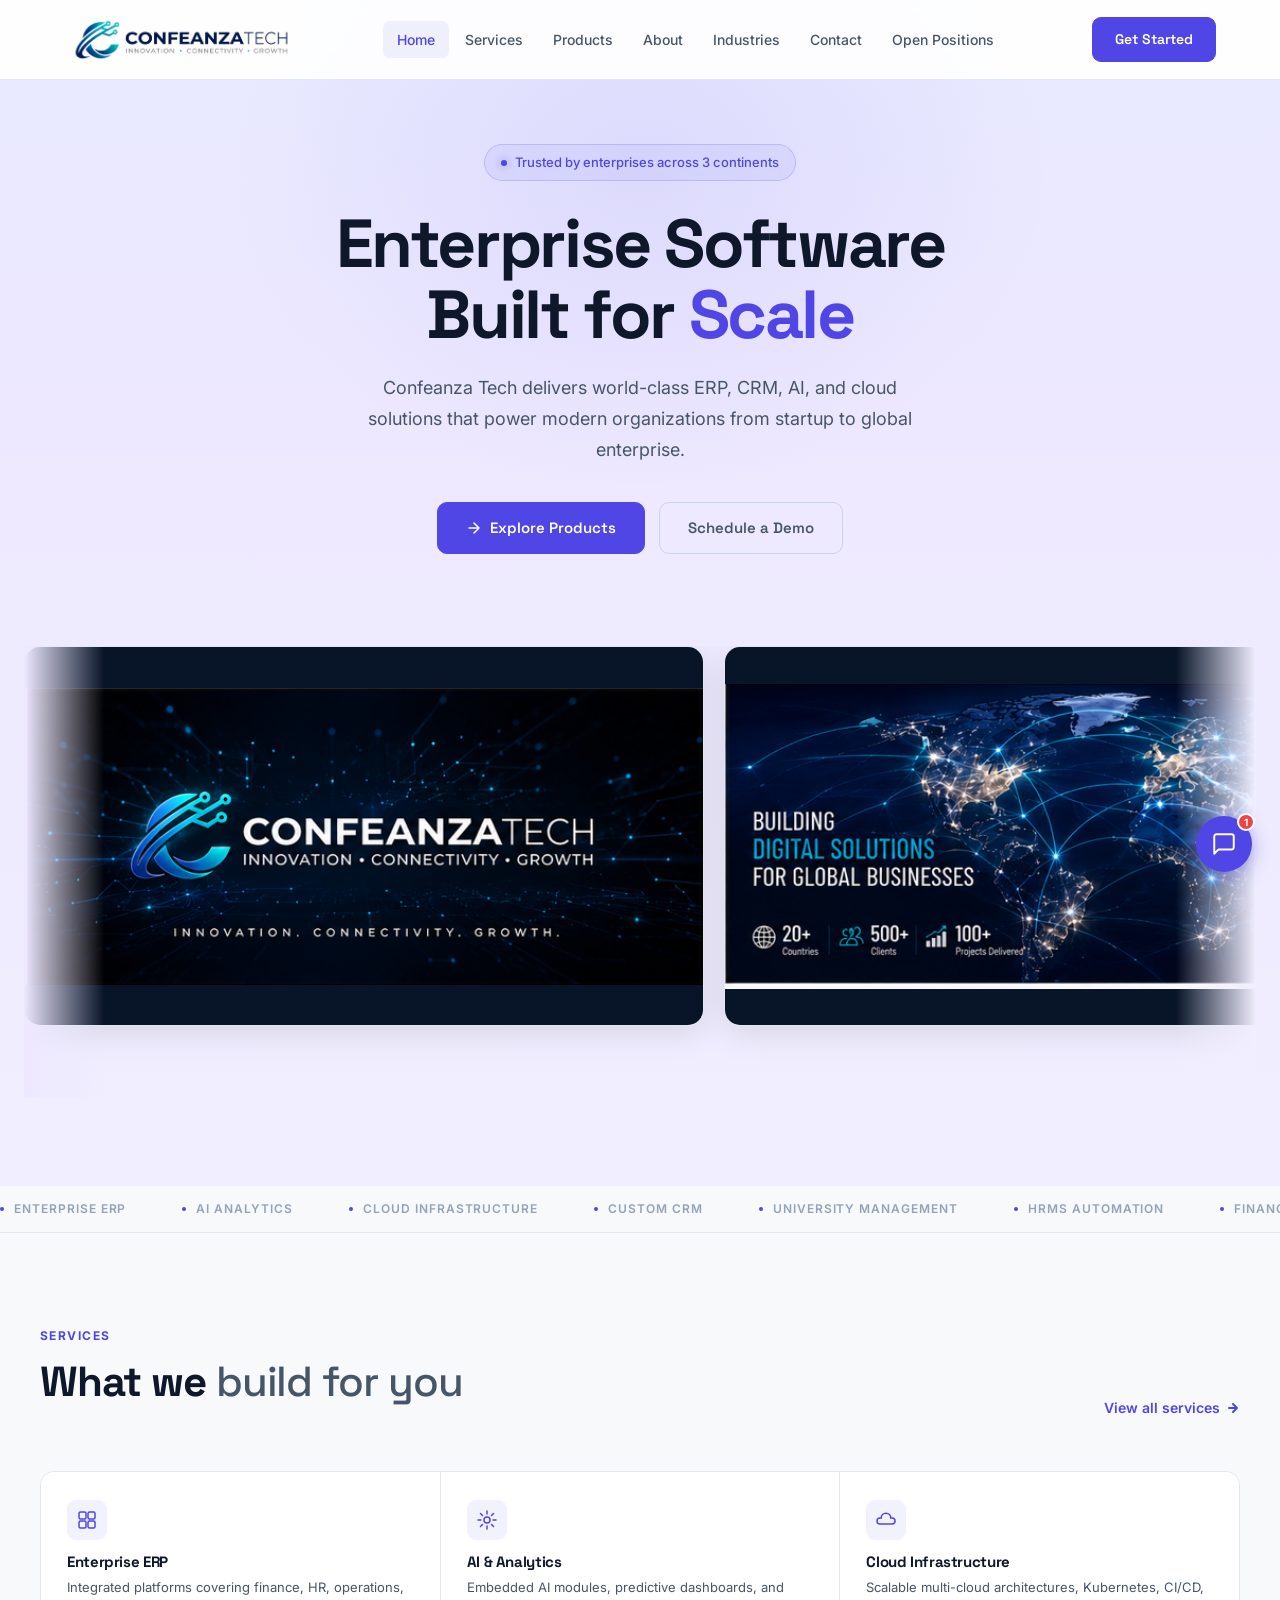
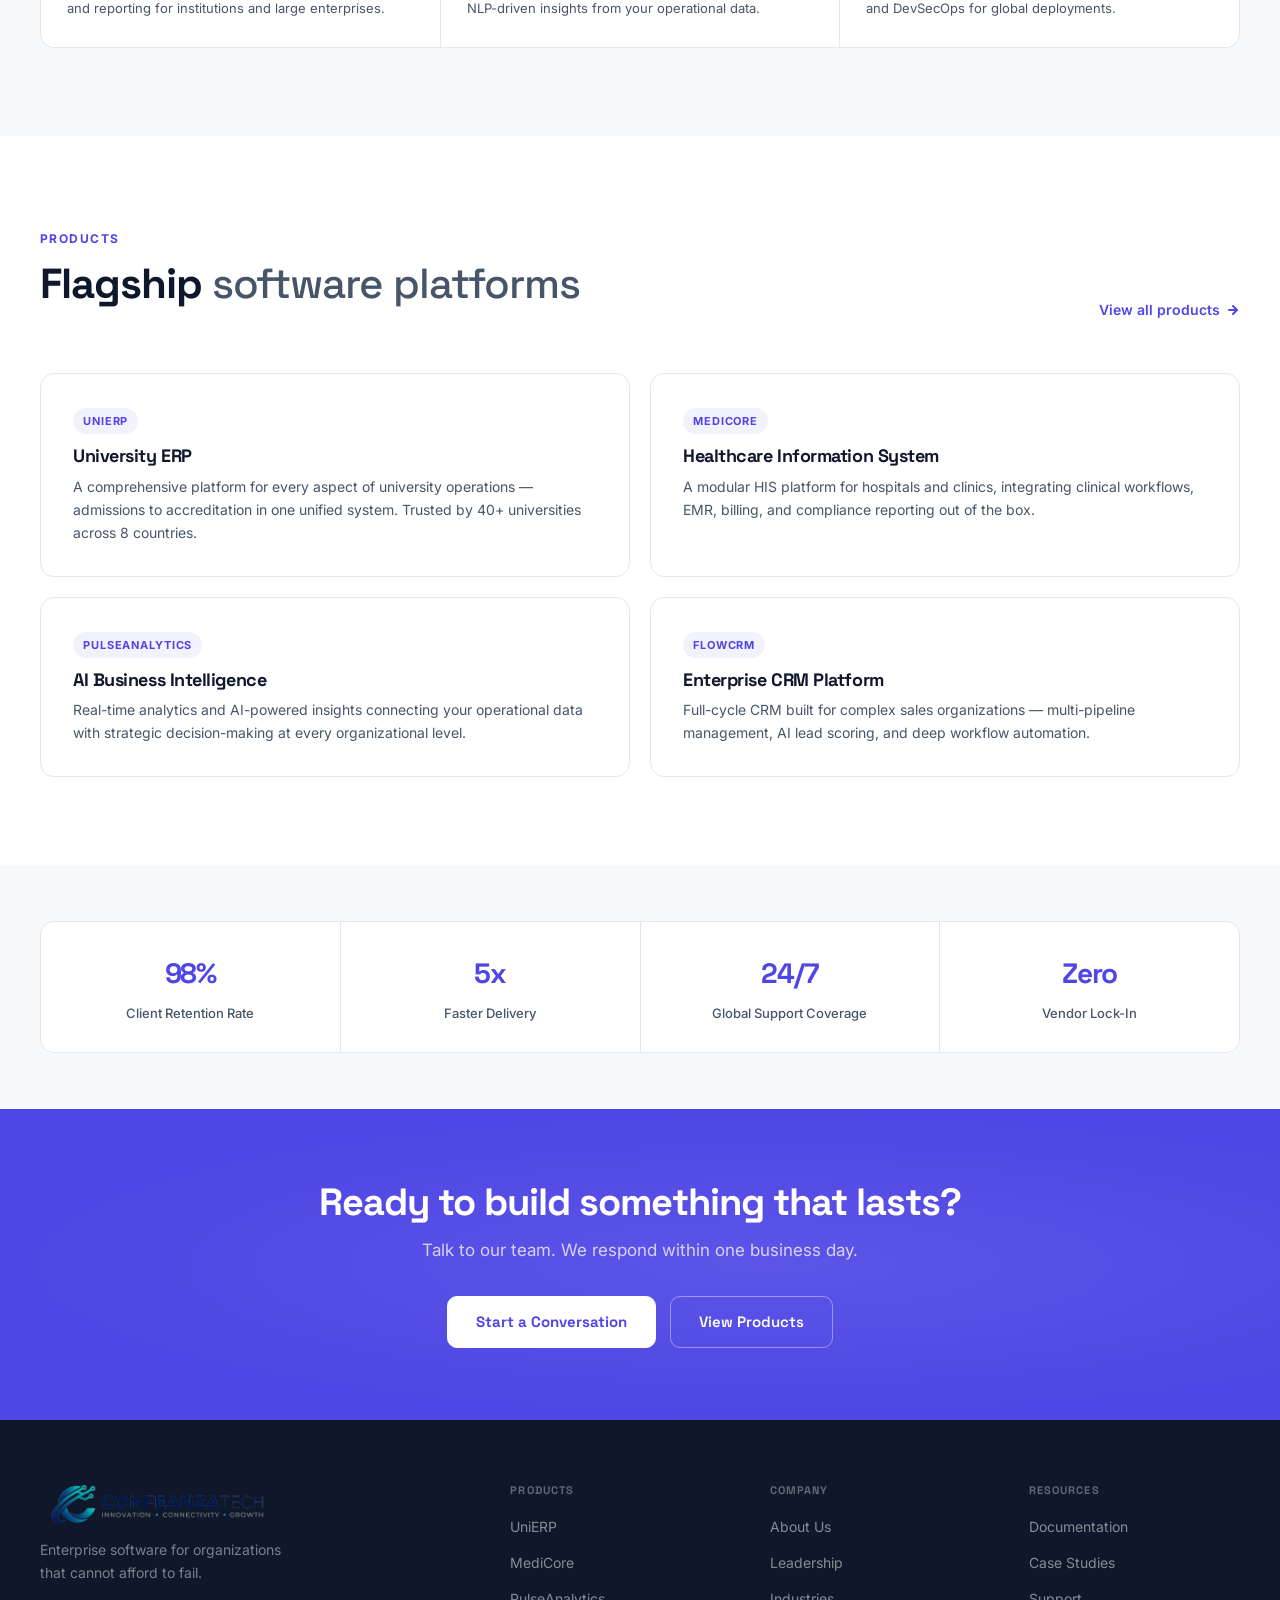
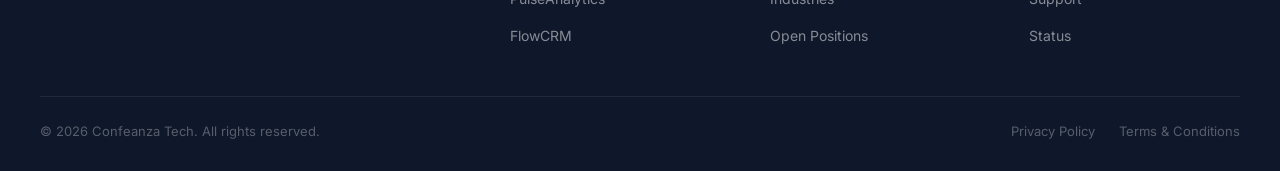
==== CoTech/index.html @ af286e92 "Add files via upload" ====
<!DOCTYPE html>
<html lang="en">
<head>
<meta charset="UTF-8">
<meta name="viewport" content="width=device-width, initial-scale=1.0">
<title>Confeanza Tech — Global Software Solutions</title>
<meta name="description" content="Confeanza Tech delivers enterprise ERP, CRM, AI, and cloud software for global organizations.">
<link rel="preconnect" href="https://fonts.googleapis.com">
<link rel="preconnect" href="https://fonts.gstatic.com" crossorigin>
<link href="https://fonts.googleapis.com/css2?family=Space+Grotesk:wght@400;500;600;700&family=Inter:wght@300;400;500;600&display=swap" rel="stylesheet">
<link rel="stylesheet" href="style.css">
<style>
/* ---- HERO ---- */
.hero{min-height:100vh;display:flex;flex-direction:column;align-items:center;padding-top:var(--nav-h);background:linear-gradient(180deg,#e8eaff 0%,#ede8ff 35%,#f0eeff 100%);position:relative;overflow:hidden}
.hero::before{content:'';position:absolute;top:-180px;left:50%;transform:translateX(-50%);width:900px;height:700px;background:radial-gradient(ellipse,rgba(79,70,229,0.09) 0%,transparent 65%);pointer-events:none}
.hero::after{content:'';position:absolute;inset:0;background-image:url(“data:image/svg+xml,%3Csvg width='40' height='40' viewBox='0 0 40 40' xmlns='http://www.w3.org/2000/svg'%3E%3Ccircle cx='2' cy='2' r='1.3' fill='%234f46e5' fill-opacity='0.055'/%3E%3C/svg%3E”);background-size:40px 40px;pointer-events:none}
/* Content block */
.hero-content{max-width:860px;width:100%;padding:64px 24px 44px;text-align:center;display:flex;flex-direction:column;align-items:center;position:relative;z-index:1}
.hero-badge{display:inline-flex;align-items:center;gap:8px;padding:7px 16px;border:1px solid rgba(79,70,229,0.2);border-radius:100px;font-size:13px;font-weight:500;color:var(--accent);margin-bottom:28px;background:rgba(79,70,229,0.06);backdrop-filter:blur(8px)}
.hero-badge .dot{width:6px;height:6px;border-radius:50%;background:var(--accent);flex-shrink:0;box-shadow:0 0 8px rgba(79,70,229,0.6)}
.hero h1{font-size:clamp(38px,5.5vw,68px);font-weight:800;line-height:1.04;letter-spacing:-0.035em;color:#0f172a;margin-bottom:22px;max-width:820px}
.hero h1 em{font-style:normal;color:var(--accent)}
.hero-sub{font-size:18px;color:var(--text2);max-width:560px;line-height:1.72;margin-bottom:36px}
.hero-actions{display:flex;align-items:center;gap:14px;flex-wrap:wrap;justify-content:center;margin-bottom:48px}
/* Stats row */
.hero-stats-row{display:grid;grid-template-columns:repeat(4,1fr);gap:1px;border:1px solid var(--border);border-radius:14px;overflow:hidden;background:var(--border);width:100%;max-width:580px;margin-bottom:52px}
.hero-stat{background:rgba(255,255,255,0.85);backdrop-filter:blur(8px);padding:16px 12px;text-align:center}
.hero-stat .n{font-family:'Space Grotesk',sans-serif;font-size:22px;font-weight:700;color:var(--accent);letter-spacing:-0.04em}
.hero-stat .l{font-size:11px;color:var(--text3);margin-top:3px;letter-spacing:0.04em;text-transform:uppercase}
/* Running banner */
.hero-slider-wrap{width:100%;padding:0 0 72px;position:relative;z-index:1;overflow:hidden}
.hero-slider-wrap::before,.hero-slider-wrap::after{content:'';position:absolute;top:0;bottom:0;width:80px;z-index:2;pointer-events:none}
.hero-slider-wrap::before{left:0;background:linear-gradient(to right,#ede8ff,transparent)}
.hero-slider-wrap::after{right:0;background:linear-gradient(to left,#f0eeff,transparent)}
.hero-banner-track{display:flex;gap:20px;width:max-content;animation:bannerRun 28s linear infinite}
.hero-banner-track:hover{animation-play-state:paused}
@keyframes bannerRun{0%{transform:translateX(0)}100%{transform:translateX(-50%)}}
.hero-banner-slide{flex-shrink:0;width:680px;height:380px;border-radius:16px;overflow:hidden;border:1px solid var(--border);box-shadow:0 8px 32px rgba(0,0,0,0.1)}
.hero-banner-slide img{width:100%;height:100%;object-fit:contain;display:block;background:#081428}
/* Responsive */
@media(max-width:760px){
  .hero-content{padding:48px 20px 32px}
  .hero h1{font-size:clamp(30px,8vw,46px)}
  .hero-sub{font-size:16px}
  .hero-stats-row{grid-template-columns:1fr 1fr}
  .hero-banner-slide{width:320px;height:200px}
  .hero-banner-track{gap:12px}
}
/* Section teaser grid */
.svc-teaser-grid{display:grid;grid-template-columns:repeat(3,1fr);gap:1px;border:1px solid var(--border);border-radius:14px;overflow:hidden;background:var(--border)}
.svc-teaser-card{background:var(--bg);padding:28px 26px;transition:background .18s}
.svc-teaser-card:hover{background:var(--bg1)}
.svc-teaser-card .icon{width:40px;height:40px;border-radius:9px;background:var(--accent-bg);display:flex;align-items:center;justify-content:center;margin-bottom:14px}
.svc-teaser-card .icon svg{width:20px;height:20px;stroke:var(--accent);stroke-width:1.5;fill:none}
.svc-teaser-card h3{font-size:15px;font-weight:700;margin-bottom:6px}
.svc-teaser-card p{font-size:13px;color:var(--text2);line-height:1.6}
.see-all{display:inline-flex;align-items:center;gap:6px;font-size:14px;font-weight:600;color:var(--accent);margin-top:20px;transition:gap .15s}
.see-all:hover{gap:10px}
.see-all svg{width:14px;height:14px;stroke:var(--accent);stroke-width:2;fill:none}
/* Products teaser */
.prod-teaser-grid{display:grid;grid-template-columns:1fr 1fr;gap:20px}
.prod-teaser-card{border:1px solid var(--border);border-radius:14px;padding:32px;background:var(--bg);transition:box-shadow .2s,border-color .2s;position:relative;overflow:hidden}
.prod-teaser-card:hover{box-shadow:var(--shadow-h);border-color:var(--border-h)}
.prod-tag{display:inline-block;font-size:11px;font-weight:700;letter-spacing:0.08em;text-transform:uppercase;color:var(--accent);background:var(--accent-bg);padding:4px 10px;border-radius:100px;margin-bottom:12px}
.prod-teaser-card h3{font-size:18px;font-weight:700;margin-bottom:8px}
.prod-teaser-card p{font-size:14px;color:var(--text2);line-height:1.65}
/* Testimonials */
.testi-card{border:1px solid var(--border);border-radius:14px;padding:28px;background:var(--bg)}
.testi-quote{font-size:14px;color:var(--text2);line-height:1.7;margin-bottom:20px;font-style:italic}
.testi-author{display:flex;align-items:center;gap:10px}
.testi-avatar{width:36px;height:36px;border-radius:50%;background:var(--accent-bg);display:flex;align-items:center;justify-content:center;font-family:'Space Grotesk',sans-serif;font-weight:700;font-size:13px;color:var(--accent);flex-shrink:0;border:1px solid var(--border)}
.testi-name{font-size:14px;font-weight:600;color:var(--text)}
.testi-org{font-size:12px;color:var(--text3)}
.stars{display:flex;gap:3px;margin-bottom:12px}
.stars svg{width:13px;height:13px;fill:#f59e0b}
/* Why strip */
.why-strip{display:grid;grid-template-columns:repeat(4,1fr);gap:1px;background:var(--border);border:1px solid var(--border);border-radius:14px;overflow:hidden}
.why-strip-item{background:var(--bg);padding:28px 24px;text-align:center}
.why-strip-num{font-family:'Space Grotesk',sans-serif;font-size:28px;font-weight:700;color:var(--accent);letter-spacing:-0.04em;margin-bottom:6px}
.why-strip-label{font-size:13px;color:var(--text2);font-weight:500}
@media(max-width:960px){
  .svc-teaser-grid{grid-template-columns:1fr 1fr}
  .prod-teaser-grid{grid-template-columns:1fr}
  .why-strip{grid-template-columns:1fr 1fr}
}
@media(max-width:640px){
  .svc-teaser-grid,.why-strip{grid-template-columns:1fr}
  .hero h1{font-size:38px}
}
</style>
</head>
<body>

<nav>
  <div class="nav-inner">
    <a href="index.html" class="nav-logo">
      <img src="companylogo.png" alt="Confeanza Tech" class="nav-logo-img">
    </a>
    <div class="nav-links">
      <a href="index.html" class="active">Home</a>
      <a href="services.html">Services</a>
      <a href="products.html">Products</a>
      <a href="about.html">About</a>
      <a href="industries.html">Industries</a>
      <a href="contact.html">Contact</a>
      <a href="openpositions.html">Open Positions</a>
    </div>
    <div class="nav-cta">
      <a href="contact.html" class="btn btn-primary">Get Started</a>
    </div>
    <button class="nav-hamburger" id="navToggle" aria-label="Open menu"><span></span><span></span><span></span></button>
  </div>
</nav>
<div class="nav-drawer" id="navDrawer">
  <a href="index.html" class="active">Home</a>
  <a href="services.html">Services</a>
  <a href="products.html">Products</a>
  <a href="about.html">About</a>
  <a href="industries.html">Industries</a>
  <a href="contact.html">Contact</a>
  <a href="openpositions.html">Open Positions</a>
  <div class="nav-drawer-cta"><a href="contact.html" class="btn btn-primary">Get Started</a></div>
</div>

<!-- HERO -->
<section class="hero" id="home">

  <!-- CONTENT — top -->
  <div class="hero-content">
    <div class="hero-badge"><span class="dot"></span>Trusted by enterprises across 3 continents</div>
    <h1>Enterprise Software<br>Built for <em id="typewriter">Innovation</em></h1>
    <p class="hero-sub">Confeanza Tech delivers world-class ERP, CRM, AI, and cloud solutions that power modern organizations from startup to global enterprise.</p>
    <div class="hero-actions">
      <a href="products.html" class="btn btn-primary btn-lg">
        <svg viewBox="0 0 16 16" fill="none"><path d="M8 3L13 8L8 13M3 8H13" stroke="#fff" stroke-width="1.5" stroke-linecap="round" stroke-linejoin="round"/></svg>
        Explore Products
      </a>
      <a href="contact.html" class="btn btn-ghost btn-lg">Schedule a Demo</a>
    </div>
   
  </div>

  <!-- RUNNING BANNER — below content -->
  <div class="hero-slider-wrap">
    <div class="hero-banner-track">
      <div class="hero-banner-slide"><img src="banner1.png" alt="Banner 1"></div>
      <div class="hero-banner-slide"><img src="banner2.png" alt="Banner 2"></div>
      <div class="hero-banner-slide"><img src="banner3.png" alt="Banner 3"></div>
      <div class="hero-banner-slide"><img src="banner4.png" alt="Banner 4"></div>
      <div class="hero-banner-slide"><img src="banner5.png" alt="Banner 5"></div>
      <div class="hero-banner-slide"><img src="banner6.png" alt="Banner 6"></div>
      <!-- duplicate set for seamless loop -->
      <div class="hero-banner-slide"><img src="banner1.png" alt="Banner 1"></div>
      <div class="hero-banner-slide"><img src="banner2.png" alt="Banner 2"></div>
      <div class="hero-banner-slide"><img src="banner3.png" alt="Banner 3"></div>
      <div class="hero-banner-slide"><img src="banner4.png" alt="Banner 4"></div>
      <div class="hero-banner-slide"><img src="banner5.png" alt="Banner 5"></div>
      <div class="hero-banner-slide"><img src="banner6.png" alt="Banner 6"></div>
    </div>
  </div>

</section>

<!-- TICKER -->
<div class="ticker-wrap">
  <div class="ticker-track">
    <span class="ticker-item"><span class="ticker-dot"></span>Enterprise ERP</span>
    <span class="ticker-item"><span class="ticker-dot"></span>AI Analytics</span>
    <span class="ticker-item"><span class="ticker-dot"></span>Cloud Infrastructure</span>
    <span class="ticker-item"><span class="ticker-dot"></span>Custom CRM</span>
    <span class="ticker-item"><span class="ticker-dot"></span>University Management</span>
    <span class="ticker-item"><span class="ticker-dot"></span>HRMS Automation</span>
    <span class="ticker-item"><span class="ticker-dot"></span>Financial Modules</span>
    <span class="ticker-item"><span class="ticker-dot"></span>Multi-Tenant SaaS</span>
    <span class="ticker-item"><span class="ticker-dot"></span>Enterprise ERP</span>
    <span class="ticker-item"><span class="ticker-dot"></span>AI Analytics</span>
    <span class="ticker-item"><span class="ticker-dot"></span>Cloud Infrastructure</span>
    <span class="ticker-item"><span class="ticker-dot"></span>Custom CRM</span>
    <span class="ticker-item"><span class="ticker-dot"></span>University Management</span>
    <span class="ticker-item"><span class="ticker-dot"></span>HRMS Automation</span>
    <span class="ticker-item"><span class="ticker-dot"></span>Financial Modules</span>
    <span class="ticker-item"><span class="ticker-dot"></span>Multi-Tenant SaaS</span>
  </div>
</div>

<!-- SERVICES TEASER -->
<section class="alt-bg">
  <div class="section-inner">
    <div class="section-head reveal" style="display:flex;justify-content:space-between;align-items:flex-end;flex-wrap:wrap;gap:16px">
      <div>
        <div class="label">Services</div>
        <h2 class="section-title">What we <span class="muted">build for you</span></h2>
      </div>
      <a href="services.html" class="see-all">View all services <svg viewBox="0 0 14 14" stroke-linecap="round" stroke-linejoin="round"><path d="M3 7h8M7 3l4 4-4 4"/></svg></a>
    </div>
    <div class="svc-teaser-grid reveal">
      <div class="svc-teaser-card">
        <div class="icon"><svg viewBox="0 0 20 20" fill="none" stroke-linecap="round" stroke-linejoin="round"><rect x="2" y="2" width="7" height="7" rx="1.5"/><rect x="11" y="2" width="7" height="7" rx="1.5"/><rect x="2" y="11" width="7" height="7" rx="1.5"/><rect x="11" y="11" width="7" height="7" rx="1.5"/></svg></div>
        <h3>Enterprise ERP</h3>
        <p>Integrated platforms covering finance, HR, operations, and reporting for institutions and large enterprises.</p>
      </div>
      <div class="svc-teaser-card">
        <div class="icon"><svg viewBox="0 0 20 20" fill="none" stroke-linecap="round"><circle cx="10" cy="10" r="3"/><path d="M10 1v3M10 16v3M1 10h3M16 10h3M3.5 3.5l2 2M14.5 14.5l2 2M3.5 16.5l2-2M14.5 5.5l2-2"/></svg></div>
        <h3>AI &amp; Analytics</h3>
        <p>Embedded AI modules, predictive dashboards, and NLP-driven insights from your operational data.</p>
      </div>
      <div class="svc-teaser-card">
        <div class="icon"><svg viewBox="0 0 20 20" fill="none" stroke-linecap="round"><path d="M16 8h-1.2A4.5 4.5 0 005.2 8H4a3 3 0 000 6h12a3 3 0 000-6z"/></svg></div>
        <h3>Cloud Infrastructure</h3>
        <p>Scalable multi-cloud architectures, Kubernetes, CI/CD, and DevSecOps for global deployments.</p>
      </div>
    </div>
  </div>
</section>

<!-- PRODUCTS TEASER -->
<section>
  <div class="section-inner">
    <div class="section-head reveal" style="display:flex;justify-content:space-between;align-items:flex-end;flex-wrap:wrap;gap:16px">
      <div>
        <div class="label">Products</div>
        <h2 class="section-title">Flagship <span class="muted">software platforms</span></h2>
      </div>
      <a href="products.html" class="see-all">View all products <svg viewBox="0 0 14 14" fill="none" stroke-linecap="round" stroke-linejoin="round" stroke-width="2"><path d="M3 7h8M7 3l4 4-4 4"/></svg></a>
    </div>
    <div class="prod-teaser-grid reveal">
      <div class="prod-teaser-card">
        <div class="prod-tag">UniERP</div>
        <h3>University ERP</h3>
        <p>A comprehensive platform for every aspect of university operations — admissions to accreditation in one unified system. Trusted by 40+ universities across 8 countries.</p>
      </div>
      <div class="prod-teaser-card">
        <div class="prod-tag">MediCore</div>
        <h3>Healthcare Information System</h3>
        <p>A modular HIS platform for hospitals and clinics, integrating clinical workflows, EMR, billing, and compliance reporting out of the box.</p>
      </div>
      <div class="prod-teaser-card">
        <div class="prod-tag">PulseAnalytics</div>
        <h3>AI Business Intelligence</h3>
        <p>Real-time analytics and AI-powered insights connecting your operational data with strategic decision-making at every organizational level.</p>
      </div>
      <div class="prod-teaser-card">
        <div class="prod-tag">FlowCRM</div>
        <h3>Enterprise CRM Platform</h3>
        <p>Full-cycle CRM built for complex sales organizations — multi-pipeline management, AI lead scoring, and deep workflow automation.</p>
      </div>
    </div>
  </div>
</section>

<!-- WHY STRIP -->
<section class="alt-bg" style="padding:56px 24px">
  <div class="section-inner">
    <div class="why-strip reveal">
      <div class="why-strip-item">
        <div class="why-strip-num">98%</div>
        <div class="why-strip-label">Client Retention Rate</div>
      </div>
      <div class="why-strip-item">
        <div class="why-strip-num">5x</div>
        <div class="why-strip-label">Faster Delivery</div>
      </div>
      <div class="why-strip-item">
        <div class="why-strip-num">24/7</div>
        <div class="why-strip-label">Global Support Coverage</div>
      </div>
      <div class="why-strip-item">
        <div class="why-strip-num">Zero</div>
        <div class="why-strip-label">Vendor Lock-In</div>
      </div>
    </div>
  </div>
</section>




<!-- CTA -->
<div class="cta-strip">
  <h2>Ready to build something that lasts?</h2>
  <p>Talk to our team. We respond within one business day.</p>
  <div class="cta-actions">
    <a href="contact.html" class="btn btn-white btn-lg">Start a Conversation</a>
    <a href="products.html" class="btn btn-outline-white btn-lg">View Products</a>
  </div>
</div>

<!-- FOOTER -->
<footer>
  <div class="footer-inner">
    <div class="footer-top">
      <div class="footer-brand">
        <a href="index.html" class="nav-logo">
          <img src="companylogo.png" alt="Confeanza Tech" class="nav-logo-img">
        </a>
        <p>Enterprise software for organizations that cannot afford to fail.</p>
      </div>
      <div class="footer-col">
        <h4>Products</h4>
        <ul>
          <li><a href="products.html">UniERP</a></li>
          <li><a href="products.html">MediCore</a></li>
          <li><a href="products.html">PulseAnalytics</a></li>
          <li><a href="products.html">FlowCRM</a></li>
        </ul>
      </div>
      <div class="footer-col">
        <h4>Company</h4>
        <ul>
          <li><a href="about.html">About Us</a></li>
          <li><a href="about.html">Leadership</a></li>
          <li><a href="industries.html">Industries</a></li>
          <li><a href="openpositions.html">Open Positions</a></li>
        </ul>
      </div>
      <div class="footer-col">
        <h4>Resources</h4>
        <ul>
          <li><a href="contact.html">Documentation</a></li>
          <li><a href="contact.html">Case Studies</a></li>
          <li><a href="contact.html">Support</a></li>
          <li><a href="contact.html">Status</a></li>
        </ul>
      </div>
    </div>
    <div class="footer-bottom">
      <span>&#169; 2026 Confeanza Tech. All rights reserved.</span>
      <div class="footer-links">
        <a href="privacy.html">Privacy Policy</a>
        <a href="terms.html">Terms &amp; Conditions</a>
      </div>
    </div>
  </div>
</footer>

<script>
(function(){
  document.querySelectorAll('a[href^="#"]').forEach(function(a){
    a.addEventListener('click',function(e){
      var t=document.querySelector(a.getAttribute('href'));
      if(!t)return;
      e.preventDefault();
      window.scrollTo({top:t.getBoundingClientRect().top+window.scrollY-64,behavior:'instant'});
    });
  });
  var words=['Scale','Growth','Impact','Excellence','Innovation'],el=document.getElementById('typewriter');
  var wi=0,ci=0,del=false,pause=0;
  function type(){
    if(pause>0){pause--;setTimeout(type,80);return;}
    var w=words[wi];
    if(!del){el.textContent=w.slice(0,ci+1);ci++;if(ci===w.length){del=true;pause=22;}setTimeout(type,95);}
    else{el.textContent=w.slice(0,ci-1);ci--;if(ci===0){del=false;wi=(wi+1)%words.length;pause=4;}setTimeout(type,55);}
  }
  if(el)type();
  var obs=new IntersectionObserver(function(entries){entries.forEach(function(e){if(e.isIntersecting){e.target.classList.add('in');obs.unobserve(e.target);}});},{threshold:0.08});
  document.querySelectorAll('.reveal').forEach(function(el){obs.observe(el);});
})();
var navT=document.getElementById('navToggle'),navD=document.getElementById('navDrawer');
if(navT&&navD){navT.addEventListener('click',function(){navT.classList.toggle('open');navD.classList.toggle('open');});navD.querySelectorAll('a').forEach(function(a){a.addEventListener('click',function(){navT.classList.remove('open');navD.classList.remove('open');});});}
</script>
<script src="chatbot.js"></script>
</body>
</html>
---- CoTech/style.css ----
/* ---- RESET & VARIABLES ---- */
*,*::before,*::after{box-sizing:border-box;margin:0;padding:0}
:root{
  --bg:#fff;
  --bg1:#f8f9fb;
  --bg2:#f1f3f6;
  --bg3:#e8ecf1;
  --border:#e2e8f0;
  --border-h:#cbd5e1;
  --text:#0f172a;
  --text2:#475569;
  --text3:#94a3b8;
  --accent:#4f46e5;
  --accent-h:#4338ca;
  --accent-bg:rgba(79,70,229,0.07);
  --shadow:0 1px 3px rgba(0,0,0,0.07),0 1px 2px rgba(0,0,0,0.04);
  --shadow-h:0 6px 24px rgba(0,0,0,0.09),0 2px 6px rgba(0,0,0,0.05);
  --nav-h:80px;
}
html{-webkit-font-smoothing:antialiased;-moz-osx-font-smoothing:grayscale;scroll-behavior:auto}
body{background:var(--bg);color:var(--text);font-family:'Inter',sans-serif;font-size:16px;line-height:1.65;overflow-x:hidden}
h1,h2,h3,h4,h5{font-family:'Space Grotesk',sans-serif;line-height:1.12;letter-spacing:-0.025em;color:var(--text)}
a{color:inherit;text-decoration:none}
img{max-width:100%;display:block}
button{cursor:pointer;border:none;background:none;font-family:inherit}
ul{list-style:none}

/* ---- TYPOGRAPHY HELPERS ---- */
.label{display:inline-block;font-size:12px;font-weight:700;letter-spacing:0.12em;text-transform:uppercase;color:var(--accent);margin-bottom:12px}
.section-title{font-size:clamp(28px,4vw,42px);font-weight:700;color:var(--text);margin-bottom:14px}
.section-title .muted{color:var(--text2);font-weight:500}
.section-sub{font-size:17px;color:var(--text2);max-width:540px;line-height:1.7}
.section-head{margin-bottom:52px}

/* ---- BUTTONS ---- */
.btn{display:inline-flex;align-items:center;gap:8px;padding:10px 22px;border-radius:9px;font-size:14px;font-weight:600;font-family:'Space Grotesk',sans-serif;transition:all .15s;white-space:nowrap;cursor:pointer}
.btn-primary{background:var(--accent);color:#fff;border:1px solid var(--accent)}
.btn-primary:hover{background:var(--accent-h);border-color:var(--accent-h);box-shadow:0 4px 14px rgba(79,70,229,0.3)}
.btn-ghost{background:transparent;color:var(--text2);border:1px solid var(--border-h)}
.btn-ghost:hover{background:var(--bg1);color:var(--text);border-color:var(--border-h)}.btn-lg{padding:13px 28px;font-size:15px;border-radius:10px}
.btn svg{width:16px;height:16px;flex-shrink:0}

/* ---- NAVIGATION ---- */
nav{position:fixed;top:0;left:0;right:0;z-index:1000;height:var(--nav-h);background:rgba(255,255,255,0.92);border-bottom:1px solid var(--border);backdrop-filter:blur(16px);-webkit-backdrop-filter:blur(16px)}
.nav-inner{max-width:1200px;margin:0 auto;padding:0 24px;height:100%;display:flex;align-items:center;justify-content:space-between;gap:32px}
.nav-logo{display:flex;align-items:center;gap:0;text-decoration:none}
.nav-logo-img{height:40px;width:auto;display:block;mix-blend-mode:multiply}
.hero-logo-img{width:100%;max-width:320px;display:block;mix-blend-mode:multiply}
.footer-brand .nav-logo-img{mix-blend-mode:normal;height:40px}
.nav-links{display:flex;align-items:center;gap:2px}
.nav-links a{padding:7px 14px;font-size:14px;font-weight:500;color:var(--text2);border-radius:7px;transition:color .15s,background .15s}
.nav-links a:hover{color:var(--text);background:var(--bg1)}
.nav-links a.active{color:var(--accent);background:var(--accent-bg)}
.nav-cta{display:flex;align-items:center;gap:10px}

/* ---- PAGE HERO (inner pages) ---- */
.page-hero{padding:calc(var(--nav-h) + 64px) 24px 64px;background:linear-gradient(135deg,#eceaff 0%,#ede8ff 50%,#f0eeff 100%);border-bottom:1px solid rgba(79,70,229,0.12)}
.page-hero-inner{max-width:1200px;margin:0 auto}
.page-hero-breadcrumb{font-size:13px;color:var(--text3);margin-bottom:16px;display:flex;align-items:center;gap:6px}
.page-hero-breadcrumb a{color:var(--text3);transition:color .15s}
.page-hero-breadcrumb a:hover{color:var(--accent)}
.page-hero-breadcrumb span{color:var(--border-h)}
.page-hero h1{font-size:clamp(32px,5vw,52px);font-weight:700;max-width:720px;margin-bottom:16px}
.page-hero p{font-size:18px;color:var(--text2);max-width:560px;line-height:1.7}

/* ---- SECTIONS ---- */
section{padding:88px 24px}
.section-inner{max-width:1200px;margin:0 auto}
.alt-bg{background:var(--bg1)}
.alt-bg2{background:var(--bg2)}

/* ---- CARD GRID PATTERNS ---- */
.grid-3{display:grid;grid-template-columns:repeat(3,1fr);gap:20px}
.grid-4{display:grid;grid-template-columns:repeat(4,1fr);gap:16px}
.grid-2{display:grid;grid-template-columns:1fr 1fr;gap:24px}
.grid-6{display:grid;grid-template-columns:repeat(6,1fr);gap:1px;border:1px solid var(--border);border-radius:14px;overflow:hidden;background:var(--border)}
.grid-col-2{display:grid;grid-template-columns:1fr 1fr;gap:64px;align-items:start}

/* ---- GENERIC CARD ---- */
.card{background:var(--bg);border:1px solid var(--border);border-radius:14px;padding:32px;transition:box-shadow .2s,border-color .2s}
.card:hover{box-shadow:var(--shadow-h);border-color:var(--border-h)}
.card-icon{width:44px;height:44px;border-radius:10px;background:var(--accent-bg);display:flex;align-items:center;justify-content:center;margin-bottom:18px}
.card-icon svg{width:22px;height:22px;stroke:var(--accent);stroke-width:1.5;fill:none}
.card h3{font-size:16px;font-weight:700;margin-bottom:8px}
.card p{font-size:14px;color:var(--text2);line-height:1.65}

/* ---- CTA STRIP ---- */
.cta-strip{background:var(--accent);padding:72px 24px;text-align:center;position:relative;overflow:hidden}
.cta-strip::before{content:'';position:absolute;top:0;left:0;right:0;bottom:0;background:radial-gradient(ellipse at 60% 50%,rgba(255,255,255,0.08) 0%,transparent 70%);pointer-events:none}
.cta-strip h2,.cta-strip p,.cta-actions{position:relative;z-index:1}
.cta-strip h2{font-size:clamp(24px,4vw,38px);color:#fff;margin-bottom:12px}
.cta-strip p{color:rgba(255,255,255,0.75);font-size:17px;margin-bottom:32px;max-width:480px;margin-left:auto;margin-right:auto}
.cta-strip .btn-white{background:#fff;color:var(--accent);border:1px solid #fff;font-weight:700}
.cta-strip .btn-white:hover{background:rgba(255,255,255,0.92)}
.cta-strip .btn-outline-white{background:transparent;color:#fff;border:1px solid rgba(255,255,255,0.4);font-weight:600}
.cta-strip .btn-outline-white:hover{background:rgba(255,255,255,0.1);border-color:rgba(255,255,255,0.6)}
.cta-actions{display:flex;align-items:center;gap:14px;justify-content:center;flex-wrap:wrap}

/* ---- FOOTER ---- */
footer{background:var(--text);padding:64px 24px 28px}
.footer-inner{max-width:1200px;margin:0 auto}
.footer-top{display:grid;grid-template-columns:2fr 1fr 1fr 1fr;gap:48px;margin-bottom:48px}
.footer-brand .nav-logo{color:#fff}
.footer-brand p{font-size:14px;color:rgba(255,255,255,0.45);margin-top:14px;max-width:260px;line-height:1.65}
.footer-col h4{font-size:11px;font-weight:700;letter-spacing:0.1em;text-transform:uppercase;color:rgba(255,255,255,0.35);margin-bottom:16px}
.footer-col ul{display:flex;flex-direction:column;gap:10px}
.footer-col a{font-size:14px;color:rgba(255,255,255,0.5);transition:color .15s}
.footer-col a:hover{color:#fff}
.footer-bottom{display:flex;align-items:center;justify-content:space-between;padding-top:24px;border-top:1px solid rgba(255,255,255,0.08);font-size:13px;color:rgba(255,255,255,0.3)}
.footer-links{display:flex;gap:24px}
.footer-links a{color:rgba(255,255,255,0.3);transition:color .15s}
.footer-links a:hover{color:rgba(255,255,255,0.6)}

/* ---- TICKER ---- */
.ticker-wrap{border-bottom:1px solid var(--border);padding:13px 0;overflow:hidden;background:var(--bg1)}
.ticker-track{display:flex;gap:56px;white-space:nowrap;animation:tick 28s linear infinite}
@keyframes tick{0%{transform:translateX(0)}100%{transform:translateX(-50%)}}
.ticker-item{font-size:12px;font-weight:600;color:var(--text3);letter-spacing:0.08em;text-transform:uppercase;flex-shrink:0;display:flex;align-items:center;gap:10px}
.ticker-dot{width:4px;height:4px;border-radius:50%;background:var(--accent);flex-shrink:0}

/* ---- CLIENTS STRIP ---- */
.clients-strip{padding:52px 24px;background:var(--bg);border-bottom:1px solid var(--border)}
.clients-inner{max-width:1200px;margin:0 auto;text-align:center}
.clients-label{font-size:11px;font-weight:700;letter-spacing:0.14em;text-transform:uppercase;color:var(--text3);margin-bottom:36px}
.clients-logos{display:flex;align-items:center;justify-content:center;gap:56px;flex-wrap:wrap}
.client-logo-item{display:flex;align-items:center;justify-content:center;opacity:0.55;filter:grayscale(1);transition:opacity .25s,filter .25s}
.client-logo-item:hover{opacity:1;filter:grayscale(0)}
.client-logo-item img{height:48px;width:auto;max-width:160px;object-fit:contain;mix-blend-mode:multiply}

/* ---- REVEAL ---- */
.reveal{opacity:0;transform:translateY(18px);transition:opacity .5s ease,transform .5s ease}
.reveal.in{opacity:1;transform:translateY(0)}

/* ---- PILLS ---- */
.pill{display:inline-block;padding:5px 13px;border:1px solid var(--border-h);border-radius:100px;font-size:13px;color:var(--text2);font-weight:500;background:var(--bg)}

/* ---- STATS ROW ---- */
.stats-row{display:grid;grid-template-columns:repeat(4,1fr);border:1px solid var(--border);border-radius:14px;overflow:hidden;background:var(--border);gap:1px}
.stat-box{background:var(--bg);padding:28px 24px;text-align:center}
.stat-box .stat-num{font-family:'Space Grotesk',sans-serif;font-size:32px;font-weight:700;color:var(--accent);letter-spacing:-0.04em}
.stat-box .stat-lbl{font-size:12px;color:var(--text3);margin-top:4px;letter-spacing:0.04em;text-transform:uppercase}

/* ---- FORM ---- */
.form-group{margin-bottom:18px}
.form-row{display:grid;grid-template-columns:1fr 1fr;gap:16px}
label{display:block;font-size:13px;font-weight:600;color:var(--text2);margin-bottom:6px}
input,textarea,select{width:100%;background:var(--bg);border:1px solid var(--border);border-radius:8px;padding:10px 14px;color:var(--text);font-family:'Inter',sans-serif;font-size:14px;outline:none;transition:border-color .15s,box-shadow .15s}
input:focus,textarea:focus,select:focus{border-color:var(--accent);box-shadow:0 0 0 3px rgba(79,70,229,0.1)}
input::placeholder,textarea::placeholder{color:var(--text3)}
textarea{resize:vertical;min-height:110px}
select option{background:#fff}
.form-submit{padding:12px 48px;font-size:15px;border-radius:9px;display:block;margin:0 auto}
#form-status{font-size:14px;margin-top:10px;text-align:center;display:none}
#form-status.ok{color:#16a34a;display:block}
#form-status.err{color:#dc2626;display:block}

/* ---- HAMBURGER ---- */
.nav-hamburger{display:none;flex-direction:column;gap:5px;cursor:pointer;padding:6px;border-radius:7px;transition:background .15s;flex-shrink:0}
.nav-hamburger:hover{background:var(--bg1)}
.nav-hamburger span{display:block;width:22px;height:2px;background:var(--text);border-radius:2px;transition:transform .25s,opacity .25s;transform-origin:center}
.nav-hamburger.open span:nth-child(1){transform:translateY(7px) rotate(45deg)}
.nav-hamburger.open span:nth-child(2){opacity:0;transform:scaleX(0)}
.nav-hamburger.open span:nth-child(3){transform:translateY(-7px) rotate(-45deg)}
/* ---- MOBILE NAV DRAWER ---- */
.nav-drawer{position:fixed;top:var(--nav-h);left:0;right:0;bottom:0;background:#fff;z-index:998;padding:16px 20px 32px;display:flex;flex-direction:column;gap:4px;overflow-y:auto;opacity:0;pointer-events:none;transition:opacity .25s ease,transform .25s ease;transform:translateY(-6px)}
.nav-drawer.open{opacity:1;pointer-events:auto;transform:translateY(0)}
.nav-drawer a:not(.btn){padding:13px 16px;font-size:16px;font-weight:500;color:var(--text2);border-radius:10px;transition:background .15s,color .15s;display:block}
.nav-drawer a:not(.btn):hover{background:var(--bg1);color:var(--text)}
.nav-drawer a.active{color:var(--accent);background:var(--accent-bg);font-weight:600}
.nav-drawer-cta{margin-top:16px;padding-top:16px;border-top:1px solid var(--border)}
.nav-drawer-cta .btn{width:100%;justify-content:center;padding:13px}
/* ---- RESPONSIVE ---- */
@media(max-width:960px){
  .grid-3{grid-template-columns:1fr 1fr}
  .grid-col-2{grid-template-columns:1fr;gap:40px}
  .footer-top{grid-template-columns:1fr 1fr;gap:32px}
  .stats-row{grid-template-columns:1fr 1fr}
  .grid-6{grid-template-columns:repeat(4,1fr)}
}
@media(max-width:680px){
  .grid-3,.grid-2{grid-template-columns:1fr}
  .grid-4{grid-template-columns:1fr 1fr}
  .grid-6{grid-template-columns:repeat(3,1fr)}
  .nav-links,.nav-cta{display:none}
  .nav-hamburger{display:flex}
  .footer-top{grid-template-columns:1fr}
  .footer-bottom{flex-direction:column;gap:10px;text-align:center}
  .form-row{grid-template-columns:1fr}
}
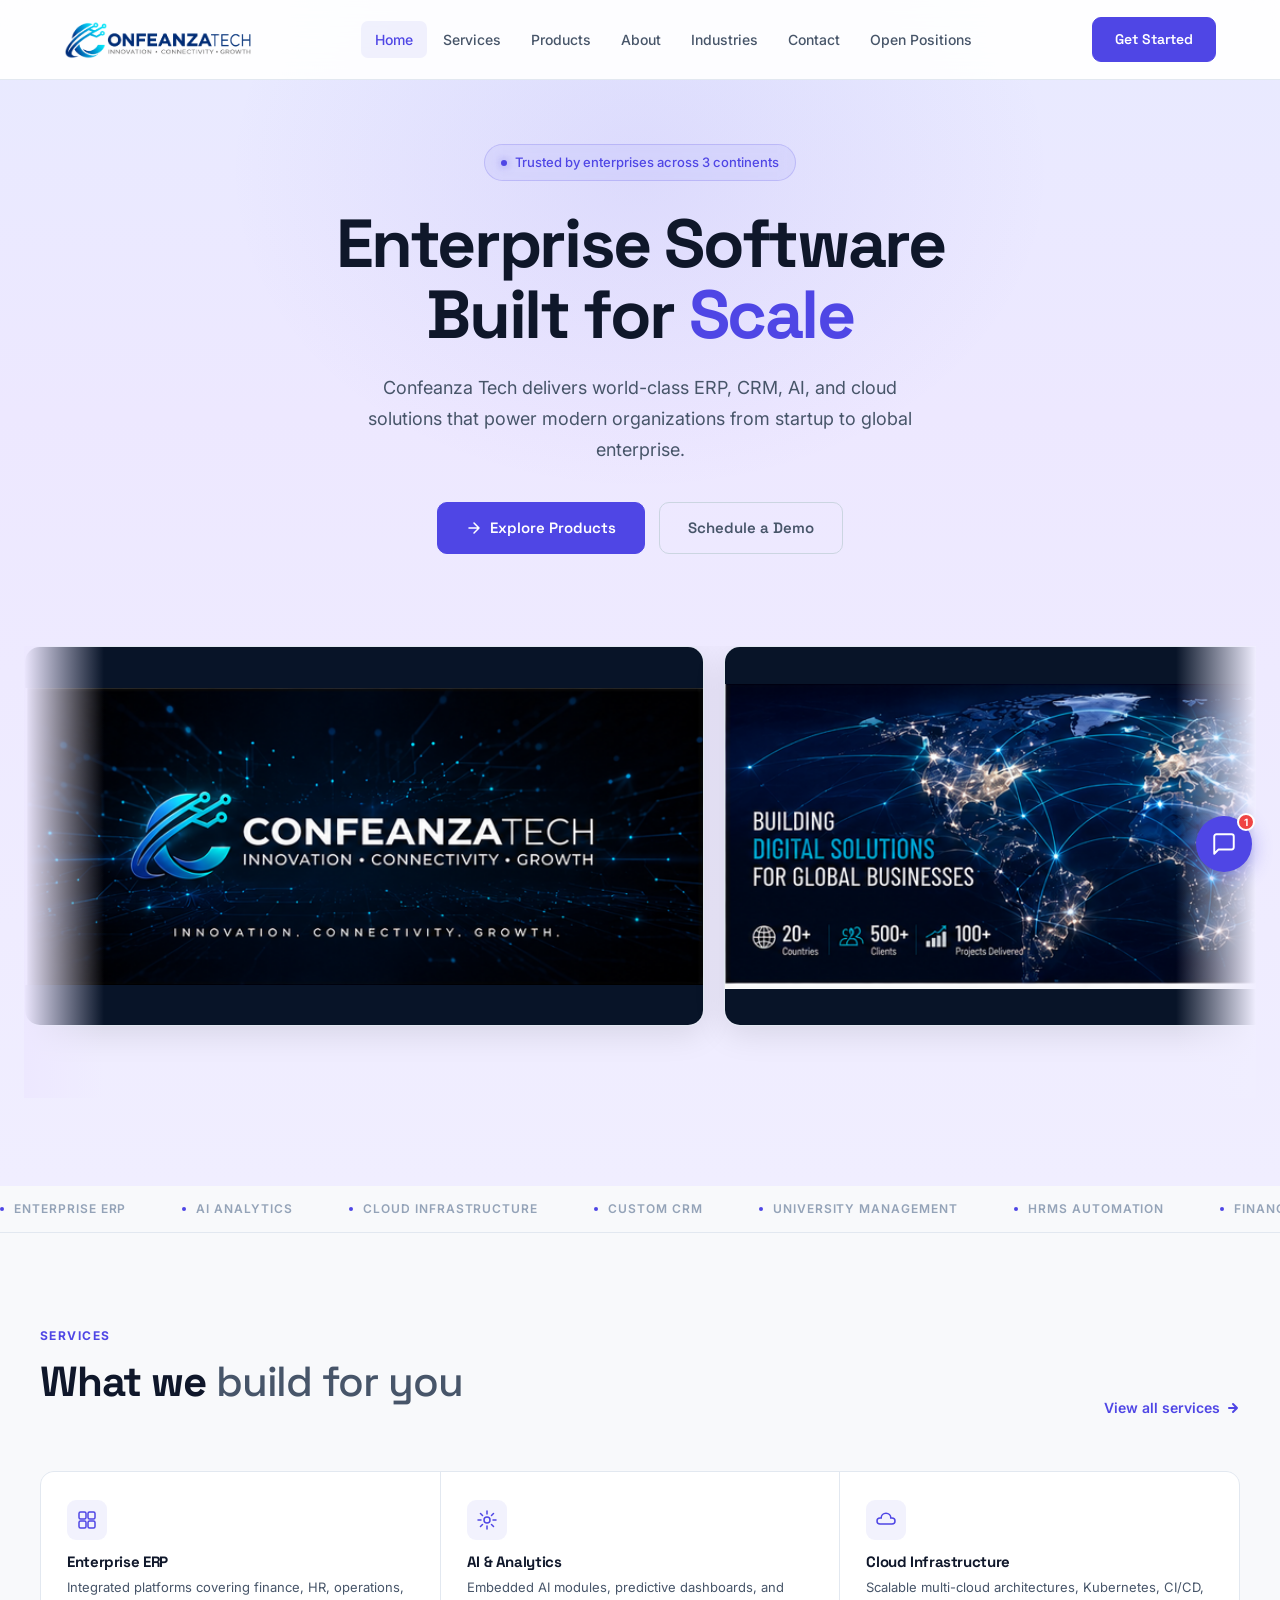
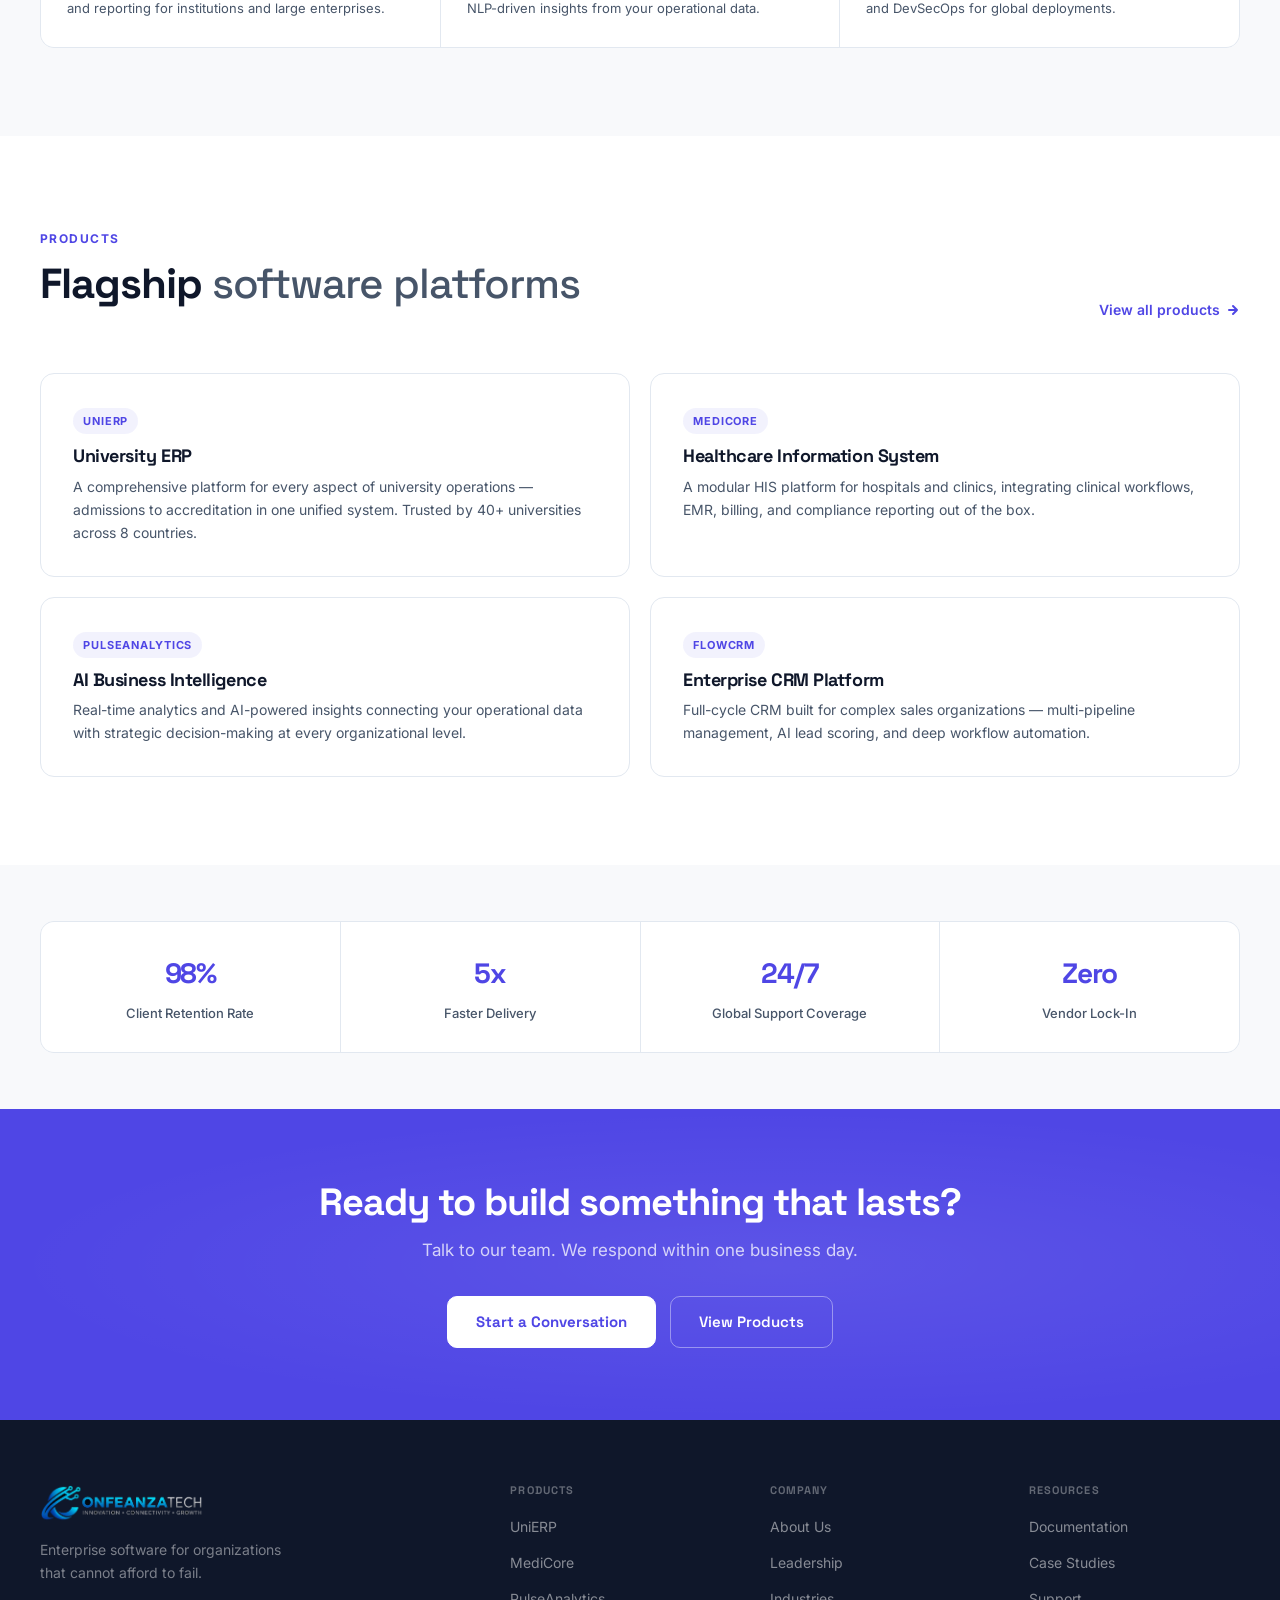
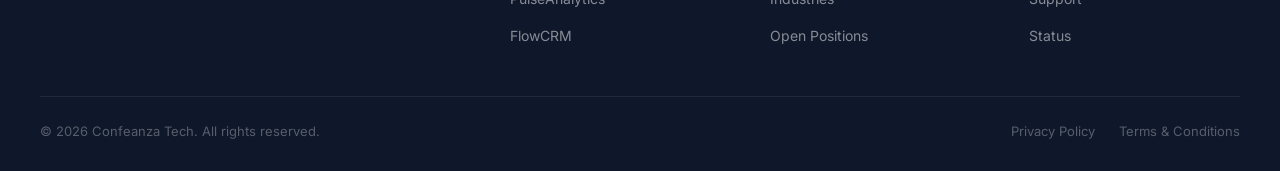
==== commit f981d62b: "Add files via upload latest logo" ====
--- a/CoTech/index.html
+++ b/CoTech/index.html
@@ -46,6 +46,17 @@
   .hero-banner-slide{width:320px;height:200px}
   .hero-banner-track{gap:12px}
 }
+@media(max-width:480px){
+  .hero-content{padding:36px 16px 24px}
+  .hero h1{font-size:clamp(28px,9vw,38px)}
+  .hero-sub{font-size:14px;margin-bottom:24px}
+  .hero-actions{gap:10px}
+  .hero-actions .btn-lg{padding:11px 20px;font-size:14px}
+  .hero-banner-slide{width:240px;height:148px}
+  .hero-banner-track{gap:10px}
+  .hero-stat .n{font-size:18px}
+  .hero-stat .l{font-size:10px}
+}
 /* Section teaser grid */
 .svc-teaser-grid{display:grid;grid-template-columns:repeat(3,1fr);gap:1px;border:1px solid var(--border);border-radius:14px;overflow:hidden;background:var(--border)}
 .svc-teaser-card{background:var(--bg);padding:28px 26px;transition:background .18s}
@@ -85,7 +96,12 @@
 }
 @media(max-width:640px){
   .svc-teaser-grid,.why-strip{grid-template-columns:1fr}
-  .hero h1{font-size:38px}
+}
+@media(max-width:480px){
+  .svc-teaser-card{padding:20px 18px}
+  .prod-teaser-card{padding:22px}
+  .why-strip-item{padding:20px 16px}
+  .why-strip-num{font-size:24px}
 }
 </style>
 </head>
@@ -291,7 +307,7 @@
     <div class="footer-top">
       <div class="footer-brand">
         <a href="index.html" class="nav-logo">
-          <img src="companylogo.png" alt="Confeanza Tech" class="nav-logo-img">
+          <img src="CompanyLogoForDarkTheme.png" alt="Confeanza Tech" class="nav-logo-img">
         </a>
         <p>Enterprise software for organizations that cannot afford to fail.</p>
       </div>
--- a/CoTech/style.css
+++ b/CoTech/style.css
@@ -171,6 +171,7 @@
 .nav-drawer-cta .btn{width:100%;justify-content:center;padding:13px}
 /* ---- RESPONSIVE ---- */
 @media(max-width:960px){
+  section{padding:72px 24px}
   .grid-3{grid-template-columns:1fr 1fr}
   .grid-col-2{grid-template-columns:1fr;gap:40px}
   .footer-top{grid-template-columns:1fr 1fr;gap:32px}
@@ -178,6 +179,11 @@
   .grid-6{grid-template-columns:repeat(4,1fr)}
 }
 @media(max-width:680px){
+  section{padding:56px 20px}
+  .page-hero{padding:calc(var(--nav-h) + 44px) 20px 44px}
+  .page-hero p{font-size:16px}
+  .section-sub{font-size:15px}
+  .clients-logos{gap:32px}
   .grid-3,.grid-2{grid-template-columns:1fr}
   .grid-4{grid-template-columns:1fr 1fr}
   .grid-6{grid-template-columns:repeat(3,1fr)}
@@ -186,4 +192,28 @@
   .footer-top{grid-template-columns:1fr}
   .footer-bottom{flex-direction:column;gap:10px;text-align:center}
   .form-row{grid-template-columns:1fr}
-}
+  .cta-strip h2{font-size:clamp(22px,6vw,34px)}
+  .cta-strip p{font-size:15px}
+}
+@media(max-width:480px){
+  section{padding:44px 16px}
+  .page-hero{padding:calc(var(--nav-h) + 32px) 16px 32px}
+  .page-hero h1{font-size:clamp(26px,8vw,38px)}
+  .page-hero p{font-size:14px}
+  .section-head{margin-bottom:28px}
+  .section-sub{font-size:14px}
+  .clients-logos{gap:20px}
+  .client-logo-item img{height:36px}
+  .stat-box{padding:18px 10px}
+  .stat-box .stat-num{font-size:26px}
+  .cta-strip{padding:48px 16px}
+  .cta-actions{flex-direction:column;align-items:stretch}
+  .cta-actions .btn{justify-content:center;text-align:center}
+  .card{padding:22px 18px}
+  footer{padding:44px 16px 20px}
+  .footer-top{gap:24px}
+  .grid-4{grid-template-columns:1fr 1fr}
+  .grid-6{grid-template-columns:repeat(2,1fr)}
+  .stats-row{grid-template-columns:1fr 1fr}
+  .ticker-track{gap:36px}
+}
